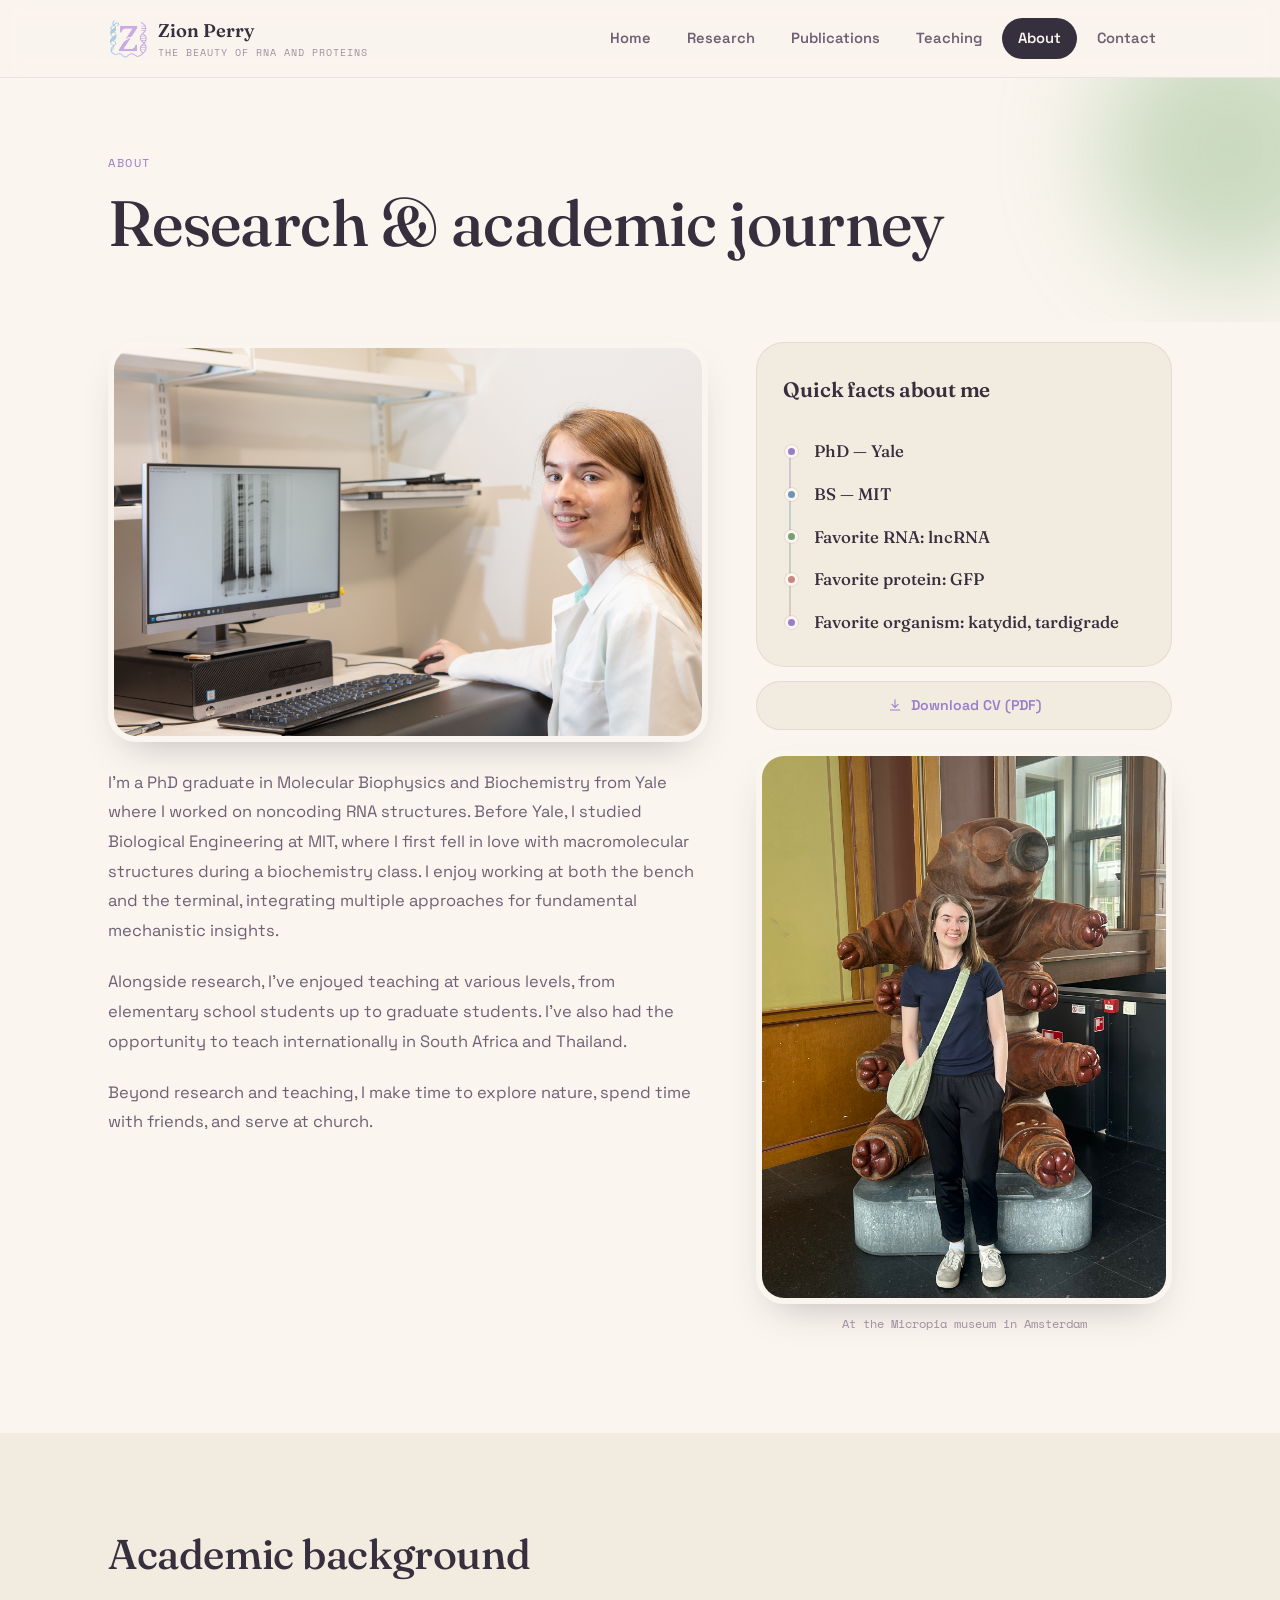
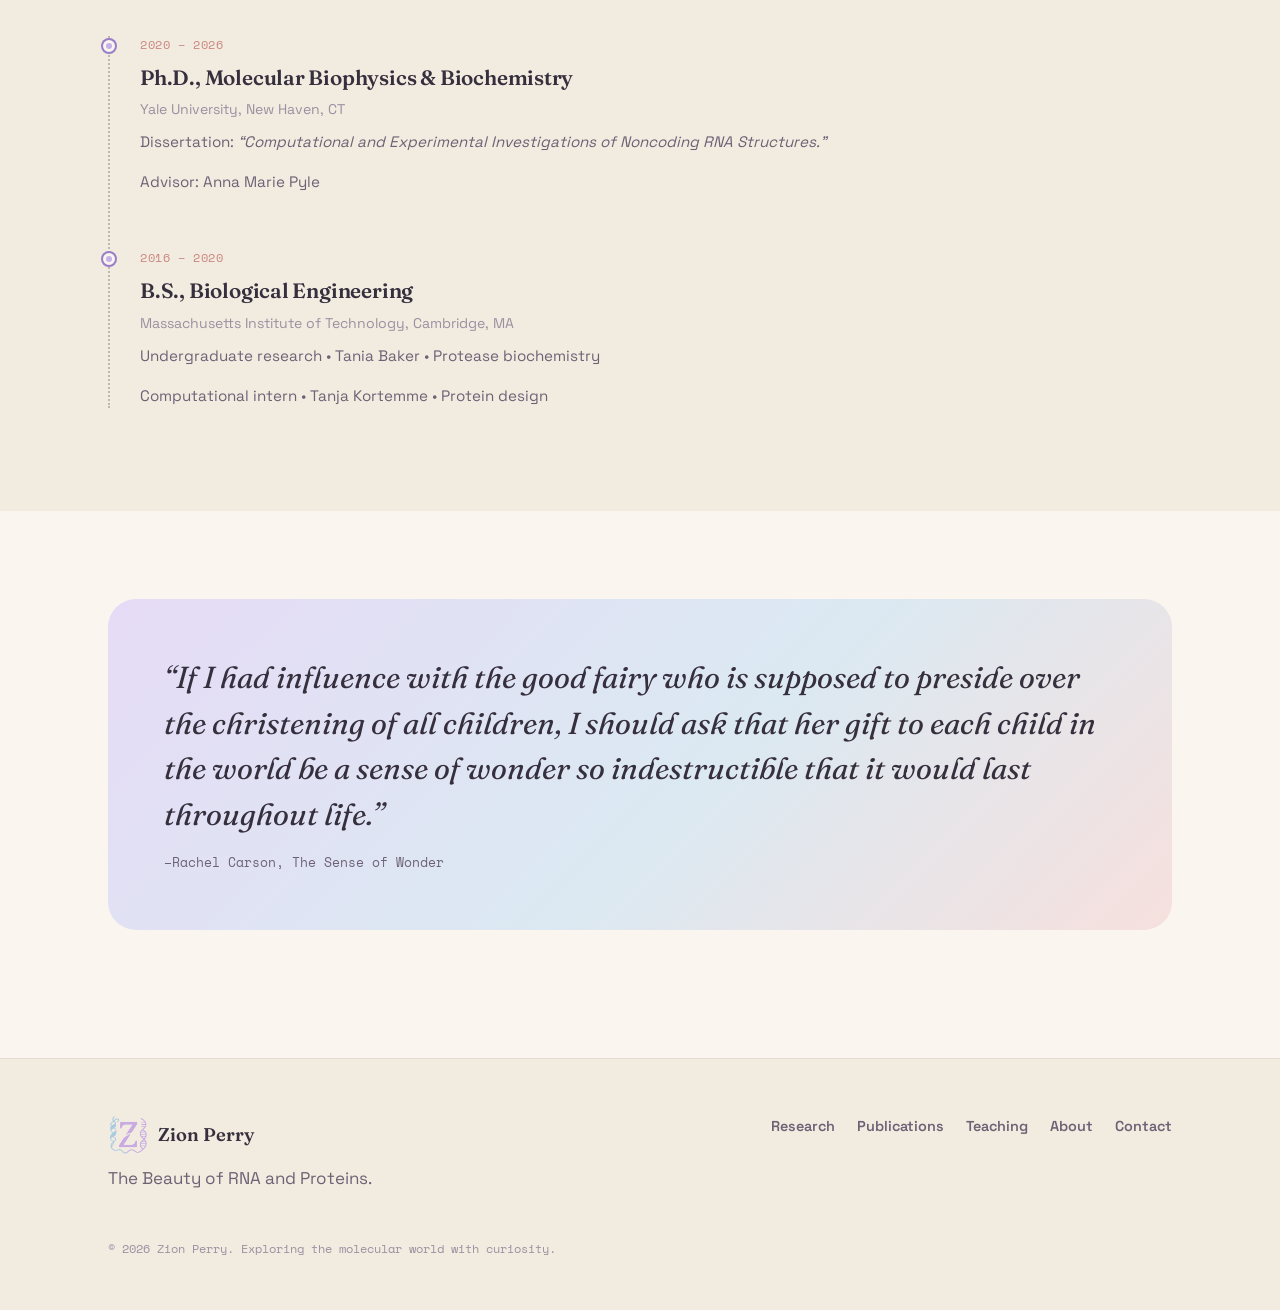
==== about.html @ c73388b1 "create personal research website" ====
<!DOCTYPE html>
<html lang="en">
<head>
<meta charset="UTF-8">
<meta name="viewport" content="width=device-width, initial-scale=1.0">
<title>About — Zion Perry</title>
<meta name="description" content="About Zion Perry — PhD candidate in Molecular Biophysics and Biochemistry at Yale University.">
<link rel="icon" href="assets/images/Z_logo.png" type="image/png">
<link rel="preconnect" href="https://fonts.googleapis.com">
<link rel="preconnect" href="https://fonts.gstatic.com" crossorigin>
<link href="https://fonts.googleapis.com/css2?family=Fraunces:ital,opsz,wght@0,9..144,400;0,9..144,500;0,9..144,600;1,9..144,500&family=Space+Grotesk:wght@400;500;600;700&family=Space+Mono:wght@400;700&display=swap" rel="stylesheet">
<link rel="stylesheet" href="css/style.css">
<script src="js/main.js" defer></script>
</head>
<body>

<header class="site-header">
  <nav class="nav">
    <a href="index.html" class="brand">
      <img src="assets/images/Z_logo.png" alt="Zion Perry logo" class="brand-logo">
      <span>Zion Perry<small>the beauty of RNA and proteins</small></span>
    </a>
    <button class="nav-toggle" aria-label="Toggle navigation"><span></span></button>
    <div class="nav-links">
      <a href="index.html">Home</a>
      <a href="research.html">Research</a>
      <a href="publications.html">Publications</a>
      <a href="teaching.html">Teaching</a>
      <a href="about.html">About</a>
      <a href="contact.html">Contact</a>
    </div>
  </nav>
</header>

<main>

<section class="page-hero">
  <div class="blob blob-anim" style="width:260px;height:260px;top:-60px;right:-80px;background:var(--sage);"></div>
  <div class="container reveal is-visible">
    <p class="eyebrow">About</p>
    <h1>Research &amp; academic journey</h1>
  </div>
</section>

<section class="section" style="padding-top:20px;">
  <div class="container about-intro reveal">
    <div class="about-lead">
      <img src="assets/images/Zion_photo_2024.jpg" alt="Zion Perry in the lab" class="about-photo">
      <div class="about-copy">
        <p>I'm a PhD graduate in Molecular Biophysics and Biochemistry from Yale where I worked on noncoding RNA structures. Before Yale, I studied Biological Engineering at MIT, where I first fell in love with macromolecular structures during a biochemistry class. I enjoy working at both the bench and the terminal, integrating multiple approaches for fundamental mechanistic insights.</p>
        <p>Alongside research, I've enjoyed teaching at various levels, from elementary school students up to graduate students. I've also had the opportunity to teach internationally in South Africa and Thailand.</p>
        <p>Beyond research and teaching, I make time to explore nature, spend time with friends, and serve at church.</p>
      </div>
    </div>
    <div>
      <div class="card" style="background:var(--paper-alt);">
        <h3>Quick facts about me</h3>
        <div class="interest-chain" style="margin-top:22px;">
          <div class="interest-node">
            <span class="node-dot" style="background:var(--lilac-deep);"></span>
            <span class="node-label">PhD — Yale</span>
          </div>
          <div class="interest-node">
            <span class="node-dot" style="background:var(--sky-deep);"></span>
            <span class="node-label">BS — MIT</span>
          </div>
          <div class="interest-node">
            <span class="node-dot" style="background:var(--sage-deep);"></span>
            <span class="node-label">Favorite RNA: lncRNA</span>
          </div>
          <div class="interest-node">
            <span class="node-dot" style="background:var(--rose-deep);"></span>
            <span class="node-label">Favorite protein: GFP</span>
          </div>
          <div class="interest-node">
            <span class="node-dot" style="background:var(--lilac-deep);"></span>
            <span class="node-label">Favorite organism: katydid, tardigrade</span>
          </div>
        </div>
      </div>
      <a href="assets/pdfs/Zion_Perry_CV.pdf" class="cv-mini-link" download>
        <svg viewBox="0 0 24 24" fill="none" stroke="currentColor" stroke-width="1.6" stroke-linecap="round" stroke-linejoin="round"><path d="M12 4v11"/><path d="M7.5 11 12 15.5 16.5 11"/><path d="M5 19.5h14"/></svg>
        Download CV (PDF)
      </a>
      <img src="assets/images/Zion_tardigrade_2026.jpg" alt="Zion Perry with a tardigrade" class="about-photo-side">
      <p class="photo-caption">At the Micropia museum in Amsterdam</p>
    </div>
  </div>
</section>

<!-- ================= EDUCATION ================= -->
<section class="section section-alt">
  <div class="container">
    <div class="section-head left reveal">
      <h2>Academic background</h2>
    </div>
    <div class="timeline reveal">
      <div class="timeline-item">
        <div class="meta">2020 – 2026</div>
        <h3>Ph.D., Molecular Biophysics &amp; Biochemistry</h3>
        <div class="org">Yale University, New Haven, CT</div>
        <p>Dissertation: <em>“Computational and Experimental Investigations of Noncoding RNA Structures.”</em></p>
        <p>Advisor: Anna Marie Pyle</p>
      </div>
      <div class="timeline-item">
        <div class="meta">2016 – 2020</div>
        <h3>B.S., Biological Engineering</h3>
        <div class="org">Massachusetts Institute of Technology, Cambridge, MA</div>
        <p>Undergraduate research • Tania Baker • Protease biochemistry</p>
        <p>Computational intern • Tanja Kortemme • Protein design</p>
      </div>
    </div>
  </div>
</section>

<!-- ================= DREAMS ================= -->
<section class="section">
  <div class="container reveal">
    <div class="dream-panel">
      <blockquote>“If I had influence with the good fairy who is supposed to preside over the christening of all children, I should ask that her gift to each child in the world be a sense of wonder so indestructible that it would last throughout life.”</blockquote>
      <p style="font-family:var(--font-mono); font-size:0.8rem; color:var(--ink-soft); margin-top:16px; margin-bottom:0;">–Rachel Carson, The Sense of Wonder</p>
    </div>
  </div>
</section>

</main>

<footer class="site-footer">
  <div class="container">
    <div class="footer-grid">
      <div>
        <a href="index.html" class="brand" style="margin-bottom:10px;">
          <img src="assets/images/Z_logo.png" alt="Zion Perry logo" class="brand-logo">
          <span>Zion Perry</span>
        </a>
        <p style="max-width:32ch;">The Beauty of RNA and Proteins.</p>
      </div>
      <div class="footer-links">
        <a href="research.html">Research</a>
        <a href="publications.html">Publications</a>
        <a href="teaching.html">Teaching</a>
        <a href="about.html">About</a>
        <a href="contact.html">Contact</a>
      </div>
    </div>
    <p class="footer-note">© 2026 Zion Perry. Exploring the molecular world with curiosity.</p>
  </div>
</footer>

</body>
</html>
---- css/style.css ----
/* =========================================================
   Zion R. Perry — personal site
   Vintage-futuristic pastel design system
   Motifs (abstract): molecule networks, jellyfish blooms, tardigrade forms
   ========================================================= */

:root{
  /* paper + ink */
  --paper: #faf5ee;
  --paper-alt: #f2ebe0;
  --paper-deep: #ece3d5;
  --ink: #362f3d;
  --ink-soft: #6d6275;
  --ink-faint: #9b90a1;
  --line: rgba(54,47,61,0.14);
  --line-soft: rgba(54,47,61,0.08);

  /* pastel palette */
  --lilac: #c6b2e8;
  --lilac-soft: #e6dbf6;
  --lilac-deep: #9a7dc9;
  --rose: #e6b0ac;
  --rose-soft: #f6e0dd;
  --rose-deep: #cb8681;
  --sage: #a3c49c;
  --sage-soft: #dcebd7;
  --sage-deep: #7a9e73;
  --sky: #a3c1d9;
  --sky-soft: #dbe9f2;
  --sky-deep: #6f95b3;
  --stone: #beb8ae;
  --stone-soft: #e7e2d8;

  /* type */
  --font-display: "Fraunces", "Iowan Old Style", Georgia, serif;
  --font-body: "Space Grotesk", "Segoe UI", Helvetica, Arial, sans-serif;
  --font-mono: "Space Mono", "SF Mono", Menlo, monospace;

  --radius-lg: 28px;
  --radius-md: 18px;
  --radius-sm: 10px;
  --shadow-soft: 0 18px 40px -20px rgba(54,47,61,0.35);
  --shadow-tight: 0 8px 20px -12px rgba(54,47,61,0.3);
  --container: 1120px;
}

*, *::before, *::after{ box-sizing: border-box; }
html{ overflow-x: hidden; }
@media (prefers-reduced-motion: no-preference){
  html{ scroll-behavior: smooth; }
}

body{
  margin: 0;
  background: var(--paper);
  color: var(--ink);
  font-family: var(--font-body);
  font-size: 17px;
  line-height: 1.6;
  -webkit-font-smoothing: antialiased;
}

h1,h2,h3,h4{
  font-family: var(--font-display);
  font-weight: 600;
  color: var(--ink);
  margin: 0 0 0.4em;
  letter-spacing: -0.01em;
}
h1{ font-size: clamp(2.4rem, 5vw, 4rem); line-height: 1.05; font-weight: 500; }
h2{ font-size: clamp(1.8rem, 3.4vw, 2.6rem); font-weight: 500; }
h3{ font-size: 1.3rem; font-weight: 600; }
p{ margin: 0 0 1em; color: var(--ink-soft); }
a{ color: inherit; }
img{ max-width: 100%; display:block; }
ul{ margin:0; padding:0; list-style:none; }

.container{
  width: 100%;
  max-width: var(--container);
  margin: 0 auto;
  padding: 0 28px;
}

section{ position: relative; }

/* ---------- eyebrow / labels ---------- */
.eyebrow{
  display: inline-flex;
  align-items: center;
  gap: 8px;
  font-family: var(--font-mono);
  font-size: 0.72rem;
  letter-spacing: 0.14em;
  text-transform: uppercase;
  color: var(--lilac-deep);
  margin-bottom: 14px;
}

/* ---------- buttons ---------- */
.btn{
  display: inline-flex;
  align-items: center;
  gap: 8px;
  font-family: var(--font-body);
  font-weight: 600;
  font-size: 0.95rem;
  padding: 13px 26px;
  border-radius: 999px;
  border: 1.5px solid var(--ink);
  background: var(--ink);
  color: var(--paper);
  text-decoration: none;
  cursor: pointer;
  transition: transform .25s ease, box-shadow .25s ease, background .25s ease, color .25s ease;
  white-space: nowrap;
}
.btn:hover{ transform: translateY(-2px); box-shadow: var(--shadow-tight); }
.btn-ghost{
  background: transparent;
  color: var(--ink);
  border-color: var(--line);
}
.btn-ghost:hover{ border-color: var(--ink); background: var(--paper-alt); }
.btn-soft{
  background: var(--lilac-soft);
  border-color: transparent;
  color: var(--ink);
}
.btn-soft:hover{ background: var(--lilac); }
.btn-row{ display:flex; gap: 14px; flex-wrap: wrap; }

/* ---------- nav ---------- */
.site-header{
  position: sticky;
  top: 0;
  z-index: 100;
  background: rgba(250, 245, 238, 0.82);
  backdrop-filter: blur(10px);
  border-bottom: 1px solid var(--line-soft);
}
.nav{
  display: flex;
  align-items: center;
  justify-content: space-between;
  padding: 16px 28px;
  max-width: var(--container);
  margin: 0 auto;
}
.brand{
  display: flex;
  align-items: center;
  gap: 10px;
  text-decoration: none;
  color: var(--ink);
  font-family: var(--font-display);
  font-size: 1.15rem;
  font-weight: 600;
}
.brand svg{ width: 34px; height: 34px; flex-shrink:0; }
.brand-logo{ width: auto; height: 40px; flex-shrink:0; }
.brand small{
  display:block;
  font-family: var(--font-mono);
  font-size: 0.62rem;
  letter-spacing: 0.1em;
  color: var(--ink-faint);
  font-weight: 400;
  text-transform: uppercase;
}
.nav-links{
  display: flex;
  align-items: center;
  gap: 4px;
}
.nav-links a{
  font-size: 0.92rem;
  font-weight: 600;
  text-decoration: none;
  color: var(--ink-soft);
  padding: 9px 16px;
  border-radius: 999px;
  transition: background .2s ease, color .2s ease;
}
.nav-links a:hover{ background: var(--lilac-soft); color: var(--ink); }
.nav-links a.active{ background: var(--ink); color: var(--paper); }
.nav-toggle{
  display: none;
  background: none;
  border: 1.5px solid var(--line);
  border-radius: 10px;
  width: 42px; height: 42px;
  align-items: center;
  justify-content: center;
  cursor: pointer;
}
.nav-toggle span, .nav-toggle span::before, .nav-toggle span::after{
  content:"";
  display:block;
  width: 18px; height: 2px;
  background: var(--ink);
  position: relative;
  transition: transform .2s ease, opacity .2s ease;
}
.nav-toggle span::before{ position:absolute; top:-6px; }
.nav-toggle span::after{ position:absolute; top:6px; }

@media (max-width: 820px){
  .nav-toggle{ display:flex; }
  .nav-links{
    position: absolute;
    top: 100%; left: 0; right: 0;
    flex-direction: column;
    align-items: stretch;
    background: var(--paper);
    padding: 10px 20px 20px;
    border-bottom: 1px solid var(--line-soft);
    display: none;
    gap: 2px;
  }
  .nav-links.open{ display:flex; }
  .nav-links a{ padding: 12px 14px; }
}

/* ---------- hero ---------- */
.hero{
  padding: 90px 0 60px;
  position: relative;
  overflow: hidden;
}
.hero-grid{
  display: grid;
  grid-template-columns: 1.1fr 0.9fr;
  gap: 40px;
  align-items: center;
  position: relative;
  z-index: 2;
}
.hero-swirl{
  position: absolute;
  inset: 0;
  width: 100%;
  height: 100%;
  z-index: 0;
  pointer-events: none;
}
.hero h1 em,
.page-hero h1 em,
#teaching h2 em{
  font-style: normal;
  color: var(--lilac-deep);
}
.amp{ color: var(--lilac-deep); }
.hero p.lede{
  font-size: 1.15rem;
  max-width: 46ch;
}
@media (max-width: 900px){
  .hero-grid{ grid-template-columns: 1fr; }
}

/* ---------- decorative blobs (jellyfish-bloom inspired) ---------- */
.blob{
  position: absolute;
  border-radius: 50%;
  filter: blur(50px);
  opacity: 0.55;
  z-index: 0;
  pointer-events: none;
}
.blob-anim{ animation: drift 14s ease-in-out infinite; }
@keyframes drift{
  0%,100%{ transform: translate(0,0) scale(1); }
  50%{ transform: translate(-16px, 22px) scale(1.06); }
}
.float{ animation: floaty 7s ease-in-out infinite; }
@keyframes floaty{
  0%,100%{ transform: translateY(0px); }
  50%{ transform: translateY(-14px); }
}

/* dotted molecule-grid texture band */
.molecule-field{
  position: absolute;
  inset: 0;
  z-index: 0;
  opacity: 0.5;
  pointer-events: none;
}

/* ---------- sections ---------- */
.section{ padding: 88px 0; }
.section-alt{ background: var(--paper-alt); }
.section-head{
  max-width: 640px;
  margin: 0 auto 48px;
  text-align: center;
}
.section-head.left{ margin-left:0; text-align:left; }

/* ---------- stat row ---------- */
.stats{
  display: grid;
  grid-template-columns: repeat(4, 1fr);
  gap: 18px;
  margin-top: 50px;
}
.stat-tile{
  background: var(--paper);
  border: 1px solid var(--line-soft);
  border-radius: var(--radius-md);
  padding: 24px 20px;
  text-align: center;
}
.stat-tile .num{
  font-family: var(--font-display);
  font-size: 2.1rem;
  color: var(--ink);
  display:block;
}
.stat-tile .label{
  font-family: var(--font-mono);
  font-size: 0.72rem;
  letter-spacing: 0.06em;
  text-transform: uppercase;
  color: var(--ink-faint);
}
@media (max-width: 760px){ .stats{ grid-template-columns: repeat(2,1fr); } }

/* ---------- cards ---------- */
.card-grid{
  display: grid;
  grid-template-columns: repeat(3, 1fr);
  gap: 24px;
}
@media (max-width: 980px){ .card-grid{ grid-template-columns: 1fr 1fr; } }
@media (max-width: 680px){ .card-grid{ grid-template-columns: 1fr; } }

.card{
  background: var(--paper);
  border: 1px solid var(--line-soft);
  border-radius: var(--radius-lg);
  padding: 30px 26px;
  position: relative;
  display: flex;
  flex-direction: column;
  transition: transform .3s ease, box-shadow .3s ease, border-color .3s ease;
}
.card:hover{
  transform: translateY(-6px);
  box-shadow: var(--shadow-soft);
  border-color: transparent;
}
.card .icon{
  width: 52px; height:52px;
  border-radius: 16px;
  display:flex; align-items:center; justify-content:center;
  margin-bottom: 18px;
}
.card .icon svg{ width: 28px; height:28px; }
.icon.lilac{ background: var(--lilac-soft); color: var(--lilac-deep); }
.icon.rose{ background: var(--rose-soft); color: var(--rose-deep); }
.icon.sage{ background: var(--sage-soft); color: var(--sage-deep); }
.icon.sky{ background: var(--sky-soft); color: var(--sky-deep); }

.card h3{ margin-bottom: 10px; }
.card p{ font-size: 0.96rem; margin-bottom: 14px; }
.tags{ display:flex; flex-wrap:wrap; gap:6px; margin-top: 14px; }
.card a.card-link{
  font-family: var(--font-mono);
  font-size: 0.78rem;
  text-decoration: none;
  color: var(--ink);
  border-bottom: 1.5px solid var(--rose-deep);
  padding-bottom: 2px;
  margin-top: auto;
  padding-top: 18px;
  align-self: flex-start;
}

/* project note card (research page — "field notebook" feel) */
.notebook{
  background: var(--paper);
  border: 1px solid var(--line-soft);
  border-radius: var(--radius-lg);
  padding: 30px;
  margin-bottom: 26px;
  display: grid;
  grid-template-columns: 1fr 1.2fr;
  gap: 32px;
  align-items: stretch;
}
.notebook .project-image{
  order: 1;
  min-height: 220px;
  border-radius: var(--radius-md);
  background: var(--paper);
  display: flex;
  align-items: center;
  justify-content: center;
  overflow: hidden;
}
.notebook .project-image img{
  width: 100%;
  height: 100%;
  object-fit: contain;
  mix-blend-mode: multiply;
}
.notebook-body{ order: 2; display: flex; flex-direction: column; min-width: 0; }
#arena .project-image{ align-self: start; height: 540px; }
.notebook.reverse .project-image{ order: 2; }
.notebook.reverse .notebook-body{ order: 1; }

/* wide/banner layout for images that are long and shallow (e.g. arc plots) */
.notebook.wide{ grid-template-columns: 1fr; }
.notebook.wide .project-image{
  order: 1;
  min-height: 0;
  background: transparent;
}
.notebook.wide .project-image img{
  width: 100%;
  height: auto;
  object-fit: contain;
}
.notebook.wide .notebook-body{ order: 2; }

.notebook-head{
  display: flex;
  align-items: center;
  gap: 14px;
  margin-bottom: 12px;
}
.notebook .badge{
  width: 44px; height: 44px;
  flex-shrink: 0;
  border-radius: 62% 38% 55% 45% / 45% 52% 48% 55%;
  display:flex; align-items:center; justify-content:center;
  margin-bottom: 0;
  backdrop-filter: blur(6px);
  border: 1px solid rgba(255,255,255,0.55);
  box-shadow: inset 0 1px 3px rgba(255,255,255,0.7), 0 6px 16px -8px rgba(54,47,61,0.3);
}
.notebook .badge.lilac{ background: rgba(198,178,232,0.4); }
.notebook .badge.sage{ background: rgba(163,196,156,0.4); }
.notebook .badge.sky{ background: rgba(163,193,217,0.4); }
.notebook .badge.rose{ background: rgba(230,176,172,0.4); }
.notebook .badge svg{ width: 22px; height:22px; }
.notebook h3{ margin-bottom: 0; }
.notebook .meta{
  font-family: var(--font-mono);
  font-size: 0.75rem;
  color: var(--ink-faint);
  text-transform: uppercase;
  letter-spacing: 0.06em;
  margin-bottom: 4px;
}
.notebook ul.points{ margin: 14px 0; }
.notebook ul.points li{
  position: relative;
  padding-left: 20px;
  margin-bottom: 8px;
  color: var(--ink-soft);
  font-size: 0.96rem;
}
.notebook ul.points li::before{
  content: "";
  position: absolute; left:0; top: 9px;
  width: 6px; height:6px; border-radius: 50%;
  background: var(--sage-deep);
}
#hotair .points li::before{ background: var(--lilac-deep); }
#primates .points li::before{ background: var(--sage-deep); }
#arena .points li::before{ background: var(--sky-deep); }
#protein-design .points li::before{ background: var(--rose-deep); }
@media (max-width: 720px){
  .notebook{ grid-template-columns: 1fr; }
  .notebook .project-image{ order: 1 !important; min-height: 180px; }
  .notebook-body{ order: 2 !important; }
  .notebook.wide .project-image{ min-height: 0; }
  #arena .project-image{ height: auto; align-self: auto; }
}

/* tag pill */
.tag{
  display: inline-flex;
  align-items: center;
  font-family: var(--font-mono);
  font-size: 0.72rem;
  letter-spacing: 0.02em;
  padding: 6px 12px;
  border-radius: 999px;
  background: var(--paper-alt);
  border: 1px solid var(--line-soft);
  color: var(--ink-soft);
}

/* ---------- timeline ---------- */
.timeline{
  position: relative;
  padding-left: 30px;
  border-left: 2px dotted var(--stone);
}
.timeline-item{
  position: relative;
  padding-bottom: 40px;
}
.timeline-item:last-child{ padding-bottom: 0; }
.timeline-item::before{
  content:"";
  position: absolute;
  left: -37px; top: 4px;
  width: 12px; height:12px;
  border-radius: 50%;
  background: var(--lilac);
  border: 3px solid var(--paper);
  box-shadow: 0 0 0 2px var(--lilac-deep);
}
.timeline-item .meta{
  font-family: var(--font-mono);
  font-size: 0.74rem;
  letter-spacing: 0.05em;
  text-transform: uppercase;
  color: var(--rose-deep);
  margin-bottom: 6px;
}
.timeline-item h3{ margin-bottom: 4px; }
.timeline-item .org{ color: var(--ink-faint); font-size: 0.88rem; margin-bottom: 10px; }
.timeline-item p{ font-size: 0.95rem; }

/* ---------- publications ---------- */
.pub-list{ display:flex; flex-direction: column; gap: 4px; }
.pub-group-title{
  font-family: var(--font-mono);
  text-transform: uppercase;
  letter-spacing: 0.08em;
  font-size: 0.78rem;
  color: var(--sage-deep);
  margin: 40px 0 16px;
}
.pub-group-title:first-child{ margin-top: 0; }
.pub{
  padding: 18px 0;
  border-bottom: 1px solid var(--line-soft);
  display: grid;
  grid-template-columns: 28px 1fr;
  gap: 14px;
}
.pub .dot{
  width: 8px; height:8px; border-radius:50%;
  background: var(--lilac-deep);
  margin-top: 8px;
}
#writing .dot{ background: var(--sky-deep); }
.pub .title{ font-weight: 600; color: var(--ink); }
.pub .desc{ font-size: 0.92rem; color: var(--ink-soft); margin-top: 6px; }
.pub .venue{ font-family: var(--font-mono); font-size: 0.8rem; color: var(--ink-faint); margin-top: 6px; }
.pub a{ color: var(--lilac-deep); text-decoration: none; border-bottom: 1px solid transparent; }
.pub a:hover{ border-color: var(--lilac-deep); }
#writing .pub a{ color: var(--sky-deep); }
#writing .pub a:hover{ border-color: var(--sky-deep); }

/* ---------- list rows (grants/honors/service) ---------- */
.row-list{ display:flex; flex-direction: column; }
.row-list li{
  display:flex;
  justify-content: space-between;
  gap: 16px;
  padding: 14px 0;
  border-bottom: 1px solid var(--line-soft);
  font-size: 0.96rem;
}
.row-list li .r-left{ color: var(--ink); font-weight: 600; }
.row-list li .r-mid{ color: var(--ink-faint); font-family: var(--font-mono); font-size: 0.82rem; }
.row-list li .r-right{ color: var(--ink-soft); font-family: var(--font-mono); font-size: 0.85rem; white-space: nowrap; }

/* ---------- quote / dreams section ---------- */
.dream-panel{
  border-radius: var(--radius-lg);
  padding: 56px;
  background: linear-gradient(135deg, var(--lilac-soft), var(--sky-soft) 55%, var(--rose-soft));
  position: relative;
  overflow: hidden;
}
.dream-panel blockquote{
  font-family: var(--font-display);
  font-size: clamp(1.3rem, 2.6vw, 1.9rem);
  font-style: italic;
  color: var(--ink);
  margin: 0;
  max-width: 62ch;
  line-height: 1.5;
}
.dream-panel .eyebrow{ color: var(--rose-deep); }

/* ---------- footer ---------- */
.site-footer{
  border-top: 1px solid var(--line-soft);
  padding: 56px 0 40px;
  margin-top: 40px;
  background: var(--paper-alt);
}
.footer-grid{
  display:flex;
  justify-content: space-between;
  align-items: flex-start;
  gap: 30px;
  flex-wrap: wrap;
}
.footer-links{ display:flex; gap: 22px; flex-wrap: wrap; }
.footer-links a{
  text-decoration:none;
  color: var(--ink-soft);
  font-size: 0.9rem;
  font-weight: 600;
}
.footer-links a:hover{ color: var(--ink); }
.footer-note{
  font-family: var(--font-mono);
  font-size: 0.75rem;
  color: var(--ink-faint);
  margin-top: 30px;
}

/* ---------- misc page header (non-home pages) ---------- */
.page-hero{
  padding: 70px 0 40px;
  position: relative;
  overflow: hidden;
}
.page-hero .eyebrow{ margin-bottom: 16px; }
.page-hero p.lede{ max-width: 60ch; font-size: 1.08rem; }

/* core research interests: a small molecular backbone, one node per interest */
.interests-panel{ margin-top: 32px; max-width: 440px; }
.interests-panel .eyebrow{ margin-bottom: 18px; }
.interest-chain{
  position: relative;
  display: flex;
  flex-direction: column;
  gap: 16px;
  padding-left: 2px;
}
.interest-chain::before{
  content: "";
  position: absolute;
  left: 6px;
  top: 8px;
  bottom: 8px;
  width: 2px;
  background: linear-gradient(to bottom, var(--lilac-deep), var(--sky-deep), var(--sage-deep), var(--rose-deep));
  opacity: 0.35;
}
.interest-node{
  display: flex;
  align-items: center;
  gap: 16px;
  position: relative;
}
.node-dot{
  width: 13px; height: 13px;
  border-radius: 50%;
  flex-shrink: 0;
  border: 3px solid var(--paper);
  box-shadow: 0 0 0 1px var(--line-soft);
  position: relative;
  z-index: 1;
}
.node-label{
  font-family: var(--font-display);
  font-size: 1.05rem;
  font-weight: 500;
  color: var(--ink);
}

/* corner bracket decoration (HUD / futuristic touch) */
.bracket{
  position: absolute;
  width: 26px; height: 26px;
  border-color: var(--lilac-deep);
  opacity: 0.5;
}
.bracket.tl{ top: 18px; left: 18px; border-top: 2px solid; border-left: 2px solid; }
.bracket.br{ bottom: 18px; right: 18px; border-bottom: 2px solid; border-right: 2px solid; }

/* avatar monogram (about page) */
/* about page: photo + bio stacked for a wider reading measure, facts card beside it */
.about-photo{
  width: 100%;
  aspect-ratio: 3 / 2;
  object-fit: cover;
  border-radius: var(--radius-lg);
  border: 6px solid var(--paper);
  box-shadow: var(--shadow-soft);
  background: var(--paper-alt);
}
.about-photo-side{
  width: 100%;
  aspect-ratio: 3 / 4;
  object-fit: cover;
  border-radius: var(--radius-lg);
  border: 6px solid var(--paper);
  box-shadow: var(--shadow-soft);
  background: var(--paper-alt);
  margin-top: 20px;
  display: block;
}
.photo-caption{
  font-family: var(--font-mono);
  font-size: 0.75rem;
  color: var(--ink-faint);
  text-align: center;
  margin-top: 10px;
}
.about-intro{
  display: grid;
  grid-template-columns: 1.3fr 0.9fr;
  gap: 48px;
  align-items: start;
}
@media (max-width: 860px){
  .about-intro{ grid-template-columns: 1fr; }
}
.about-lead{ display: flex; flex-direction: column; gap: 26px; }
.about-copy p{
  font-size: 1.03rem;
  line-height: 1.8;
  margin-bottom: 1.3em;
}
.cv-mini-link{
  display: flex;
  align-items: center;
  justify-content: center;
  gap: 8px;
  margin-top: 14px;
  padding: 12px 20px;
  border-radius: 999px;
  background: var(--paper-alt);
  border: 1px solid var(--line-soft);
  color: var(--lilac-deep);
  font-family: var(--font-body);
  font-weight: 600;
  font-size: 0.88rem;
  text-decoration: none;
  transition: background .2s ease, transform .2s ease;
}
.cv-mini-link svg{ width: 16px; height: 16px; flex-shrink: 0; }
.cv-mini-link:hover{ background: var(--lilac-soft); transform: translateY(-1px); }
.about-copy p:last-child{ margin-bottom: 0; }

/* two column layout helper */
.two-col{
  display: grid;
  grid-template-columns: 1fr 1fr;
  gap: 60px;
  align-items: start;
}
@media (max-width: 860px){ .two-col{ grid-template-columns: 1fr; gap: 36px; } }

/* reveal-on-scroll */
.reveal{ opacity: 0; transform: translateY(18px); transition: opacity .7s ease, transform .7s ease; }
.reveal.is-visible{ opacity: 1; transform: translateY(0); }

/* contact page */
.contact-panel{
  background: var(--paper);
  border: 1px solid var(--line-soft);
  border-radius: var(--radius-lg);
  padding: 44px;
}
.contact-methods{ display:flex; flex-direction:column; gap: 14px; margin-top: 26px; }
.contact-method{
  display:flex; align-items:center; gap: 16px;
  padding: 16px 18px;
  border-radius: var(--radius-md);
  background: var(--paper-alt);
  text-decoration:none;
  color: var(--ink);
  transition: background .2s ease, transform .2s ease;
}
.contact-method:hover{ background: var(--lilac-soft); transform: translateX(4px); }
.contact-method .icon{ width:40px;height:40px;border-radius:12px; flex-shrink:0; }
.contact-method .icon svg{ width:22px;height:22px; }
.contact-method .label{ font-weight: 600; }
.contact-method .value{ font-family: var(--font-mono); font-size: 0.82rem; color: var(--ink-faint); }

/* about fun-fact callout */
.callout{
  border-radius: var(--radius-md);
  padding: 22px 24px;
  background: var(--sage-soft);
  border: 1px dashed var(--sage-deep);
  font-size: 0.95rem;
  color: var(--ink);
  display:flex;
  gap: 14px;
  align-items: flex-start;
}
.callout svg{ width: 26px; height:26px; flex-shrink:0; color: var(--sage-deep); margin-top:2px;}

/* featured course card (DNA -> RNA -> protein) */
.course-feature{
  border-radius: var(--radius-lg);
  padding: 28px 30px;
  margin-top: 18px;
  background: linear-gradient(135deg, rgba(198,178,232,0.14), rgba(163,193,217,0.12) 50%, rgba(230,176,172,0.14));
  border: 1px solid var(--line-soft);
  box-shadow: var(--shadow-soft);
}
.course-feature .eyebrow{ margin-bottom: 8px; }
.course-feature h4{
  font-family: var(--font-display);
  font-size: 1.3rem;
  font-weight: 600;
  margin: 0 0 10px;
  color: var(--ink);
}
.course-feature > p{
  color: var(--ink-soft);
  font-size: 0.96rem;
  margin-bottom: 22px;
}
.dna-flow{
  display: flex;
  align-items: center;
  gap: 12px;
  margin-bottom: 22px;
  flex-wrap: wrap;
}
.dna-flow-node{
  display: flex;
  flex-direction: column;
  align-items: center;
  gap: 8px;
}
.dna-flow-icon{
  width: 52px; height: 52px;
  border-radius: 62% 38% 55% 45% / 45% 52% 48% 55%;
  display: flex; align-items: center; justify-content: center;
  backdrop-filter: blur(6px);
  border: 1px solid rgba(255,255,255,0.55);
  box-shadow: inset 0 1px 3px rgba(255,255,255,0.7), 0 6px 16px -8px rgba(54,47,61,0.3);
}
.dna-flow-icon svg{ width: 26px; height: 26px; }
.dna-flow-node.lilac .dna-flow-icon{ background: rgba(198,178,232,0.4); color: var(--lilac-deep); }
.dna-flow-node.sky .dna-flow-icon{ background: rgba(163,193,217,0.4); color: var(--sky-deep); }
.dna-flow-node.rose .dna-flow-icon{ background: rgba(230,176,172,0.4); color: var(--rose-deep); }
.dna-flow-node span{
  font-family: var(--font-mono);
  font-size: 0.72rem;
  font-weight: 700;
  text-transform: uppercase;
  letter-spacing: 0.06em;
  color: var(--ink-soft);
}
.dna-flow-arrow{
  color: var(--ink-faint);
  font-size: 1.3rem;
  margin-bottom: 26px;
}
@media (max-width: 480px){
  .dna-flow{ gap: 8px; }
  .dna-flow-icon{ width: 44px; height: 44px; }
  .dna-flow-icon svg{ width: 22px; height: 22px; }
}

/* download button on cv page */
.cv-download{
  display:flex; align-items:center; justify-content:space-between;
  flex-wrap: wrap;
  gap: 20px;
  padding: 30px 34px;
  border-radius: var(--radius-lg);
  background: var(--ink);
  color: var(--paper);
  margin-bottom: 50px;
}
.cv-download h3{ color: var(--paper); margin-bottom:4px; }
.cv-download p{ color: rgba(250,245,238,0.7); margin: 0; }

.skills-grid{ display:grid; grid-template-columns: repeat(2,1fr); gap: 30px; margin-top: 30px; }
@media (max-width: 700px){ .skills-grid{ grid-template-columns: 1fr; } }
.skills-grid h4{ font-family: var(--font-mono); text-transform: uppercase; font-size: 0.78rem; letter-spacing: 0.08em; color: var(--ink-faint); margin-bottom: 14px; }
.skills-grid .tags{ display:flex; flex-wrap:wrap; gap:10px; margin-top:0; }
.skills-grid .tag{ background: var(--paper); border-color: var(--line); }
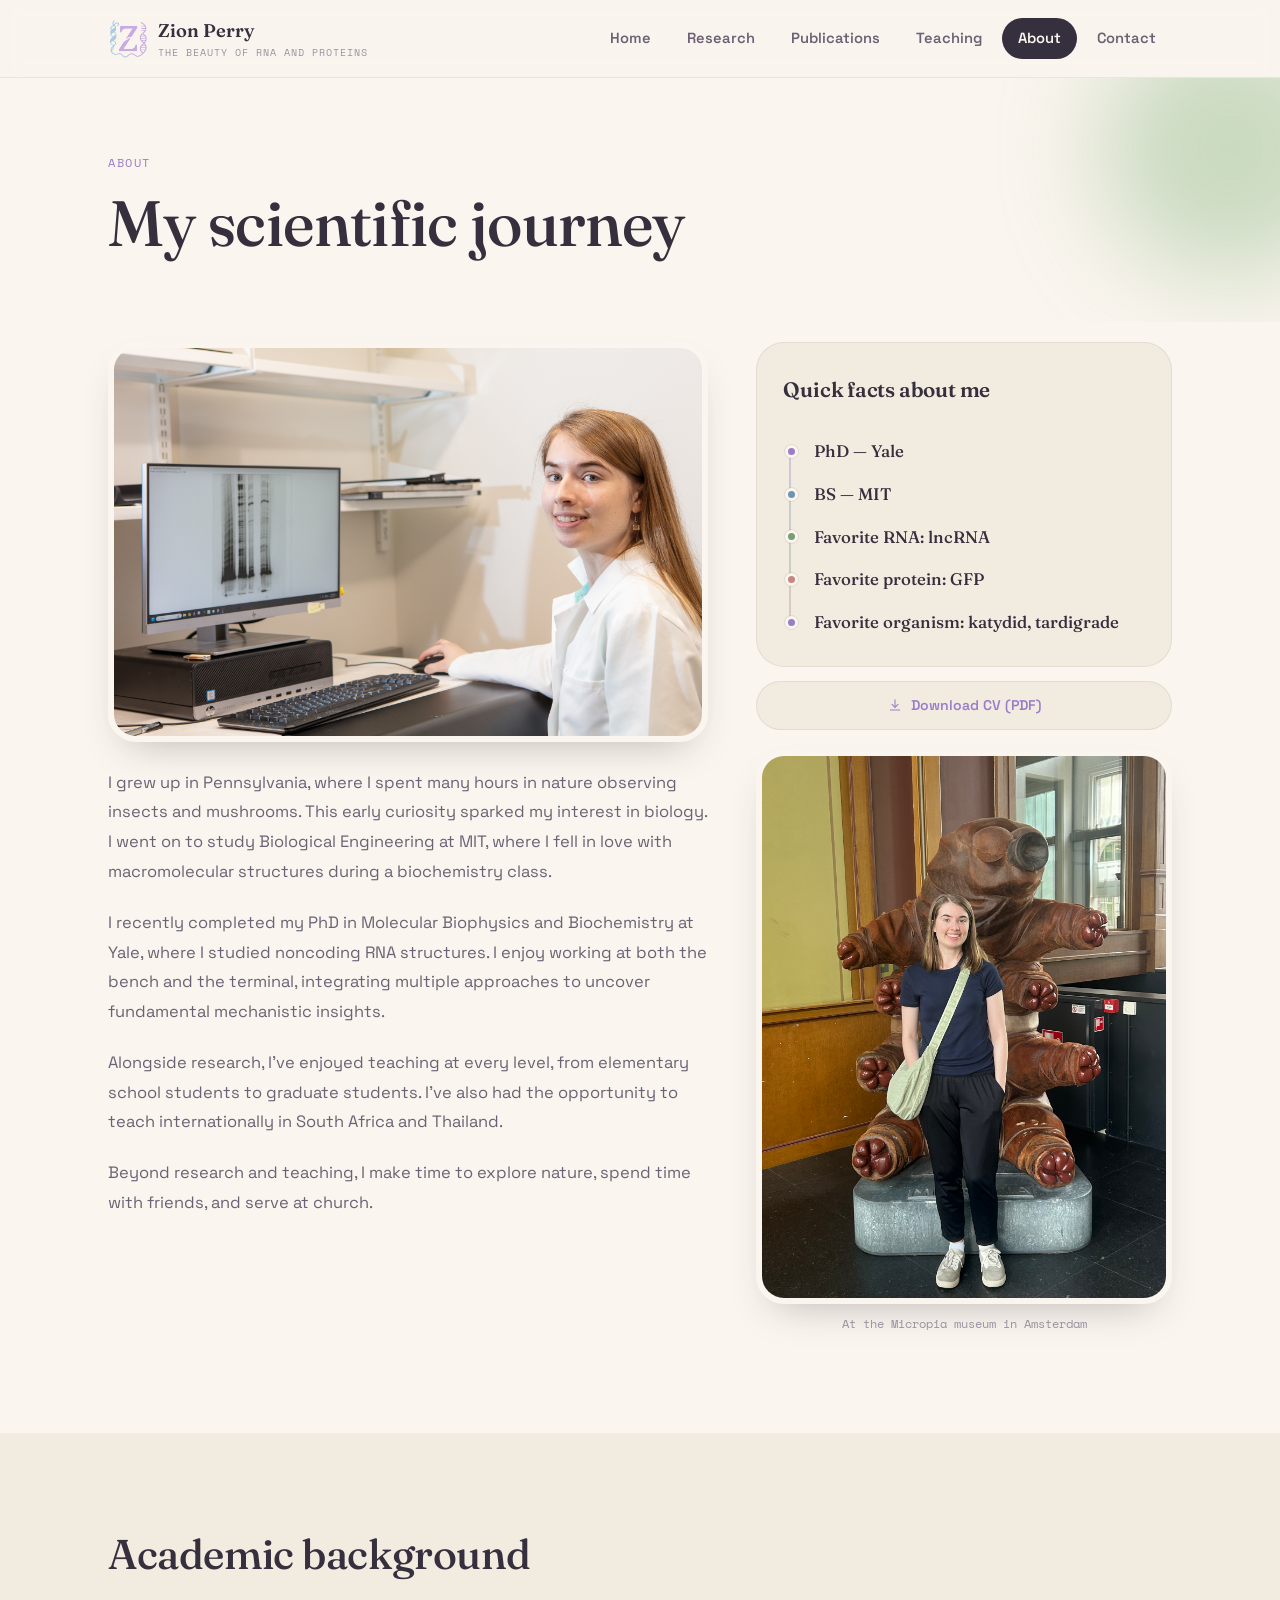
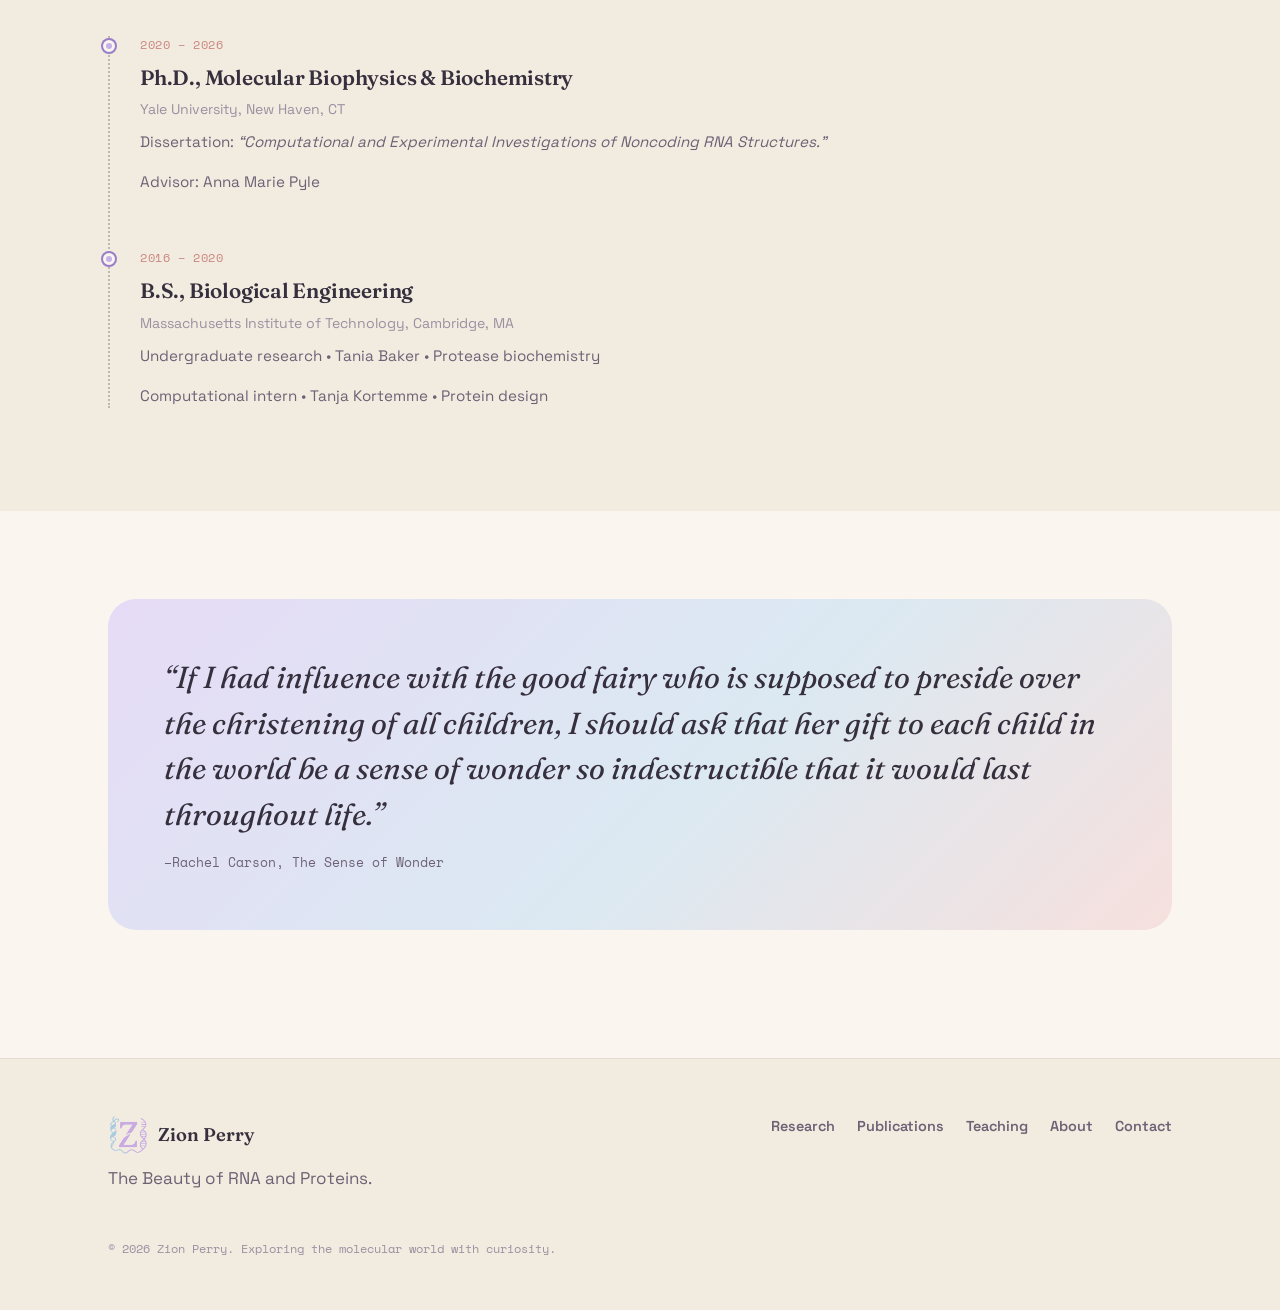
==== commit 30685aac: "update about me" ====
--- a/about.html
+++ b/about.html
@@ -3,8 +3,20 @@
 <head>
 <meta charset="UTF-8">
 <meta name="viewport" content="width=device-width, initial-scale=1.0">
+<meta name="theme-color" content="#faf5ee">
 <title>About — Zion Perry</title>
 <meta name="description" content="About Zion Perry — PhD candidate in Molecular Biophysics and Biochemistry at Yale University.">
+<meta property="og:type" content="website">
+<meta property="og:title" content="About — Zion Perry">
+<meta property="og:description" content="About Zion Perry — PhD candidate in Molecular Biophysics and Biochemistry at Yale University.">
+<meta property="og:url" content="https://zion-perry.com/about.html">
+<meta property="og:image" content="https://zion-perry.com/assets/images/og-preview.png">
+<meta property="og:image:width" content="1200">
+<meta property="og:image:height" content="630">
+<meta name="twitter:card" content="summary_large_image">
+<meta name="twitter:title" content="About — Zion Perry">
+<meta name="twitter:description" content="About Zion Perry — PhD candidate in Molecular Biophysics and Biochemistry at Yale University.">
+<meta name="twitter:image" content="https://zion-perry.com/assets/images/og-preview.png">
 <link rel="icon" href="assets/images/Z_logo.png" type="image/png">
 <link rel="preconnect" href="https://fonts.googleapis.com">
 <link rel="preconnect" href="https://fonts.gstatic.com" crossorigin>
@@ -38,7 +50,7 @@
   <div class="blob blob-anim" style="width:260px;height:260px;top:-60px;right:-80px;background:var(--sage);"></div>
   <div class="container reveal is-visible">
     <p class="eyebrow">About</p>
-    <h1>Research &amp; academic journey</h1>
+    <h1>My scientific journey</h1>
   </div>
 </section>
 
@@ -47,9 +59,14 @@
     <div class="about-lead">
       <img src="assets/images/Zion_photo_2024.jpg" alt="Zion Perry in the lab" class="about-photo">
       <div class="about-copy">
-        <p>I'm a PhD graduate in Molecular Biophysics and Biochemistry from Yale where I worked on noncoding RNA structures. Before Yale, I studied Biological Engineering at MIT, where I first fell in love with macromolecular structures during a biochemistry class. I enjoy working at both the bench and the terminal, integrating multiple approaches for fundamental mechanistic insights.</p>
-        <p>Alongside research, I've enjoyed teaching at various levels, from elementary school students up to graduate students. I've also had the opportunity to teach internationally in South Africa and Thailand.</p>
+        <p>I grew up in Pennsylvania, where I spent many hours in nature observing insects and mushrooms. This early curiosity sparked my interest in biology. I went on to study Biological Engineering at MIT, where I fell in love with macromolecular structures during a biochemistry class.</p>
+
+        <p>I recently completed my PhD in Molecular Biophysics and Biochemistry at Yale, where I studied noncoding RNA structures. I enjoy working at both the bench and the terminal, integrating multiple approaches to uncover fundamental mechanistic insights.</p>
+
+        <p>Alongside research, I've enjoyed teaching at every level, from elementary school students to graduate students. I've also had the opportunity to teach internationally in South Africa and Thailand.</p>
+
         <p>Beyond research and teaching, I make time to explore nature, spend time with friends, and serve at church.</p>
+
       </div>
     </div>
     <div>
@@ -147,5 +164,6 @@
   </div>
 </footer>
 
+<script data-goatcounter="https://zionperry.goatcounter.com/count" async src="//gc.zgo.at/count.js"></script>
 </body>
 </html>
--- a/css/style.css
+++ b/css/style.css
@@ -45,7 +45,7 @@
 }
 
 *, *::before, *::after{ box-sizing: border-box; }
-html{ overflow-x: hidden; }
+html{ overflow-x: hidden; background: var(--paper); }
 @media (prefers-reduced-motion: no-preference){
   html{ scroll-behavior: smooth; }
 }
@@ -396,15 +396,28 @@
   border-radius: var(--radius-md);
   background: var(--paper);
   display: flex;
+  flex-direction: column;
   align-items: center;
   justify-content: center;
   overflow: hidden;
 }
 .notebook .project-image img{
   width: 100%;
-  height: 100%;
+  flex: 1 1 auto;
+  min-height: 0;
   object-fit: contain;
   mix-blend-mode: multiply;
+}
+.notebook .img-caption{
+  flex-shrink: 0;
+  width: 100%;
+  box-sizing: border-box;
+  margin: 0;
+  padding: 6px 4px 0;
+  font-family: var(--font-mono);
+  font-size: 0.7rem;
+  text-align: right;
+  color: var(--ink-faint);
 }
 .notebook-body{ order: 2; display: flex; flex-direction: column; min-width: 0; }
 #arena .project-image{ align-self: start; height: 540px; }
@@ -768,9 +781,12 @@
   border-radius: var(--radius-lg);
   padding: 44px;
 }
-.contact-methods{ display:flex; flex-direction:column; gap: 14px; margin-top: 26px; }
+.contact-inner{ width: fit-content; max-width: 100%; margin: 0 auto; text-align: left; }
+.contact-methods{ display:flex; flex-direction:column; align-items: stretch; gap: 14px; margin-top: 26px; }
 .contact-method{
   display:flex; align-items:center; gap: 16px;
+  max-width: 100%;
+  text-align: left;
   padding: 16px 18px;
   border-radius: var(--radius-md);
   background: var(--paper-alt);
@@ -781,8 +797,12 @@
 .contact-method:hover{ background: var(--lilac-soft); transform: translateX(4px); }
 .contact-method .icon{ width:40px;height:40px;border-radius:12px; flex-shrink:0; }
 .contact-method .icon svg{ width:22px;height:22px; }
+.contact-method > div:last-child{ min-width: 0; flex: 1; }
 .contact-method .label{ font-weight: 600; }
-.contact-method .value{ font-family: var(--font-mono); font-size: 0.82rem; color: var(--ink-faint); }
+.contact-method .value{ font-family: var(--font-mono); font-size: 0.82rem; color: var(--ink-faint); overflow-wrap: anywhere; }
+@media (max-width: 520px){
+  .contact-panel{ padding: 28px 22px; }
+}
 
 /* about fun-fact callout */
 .callout{
